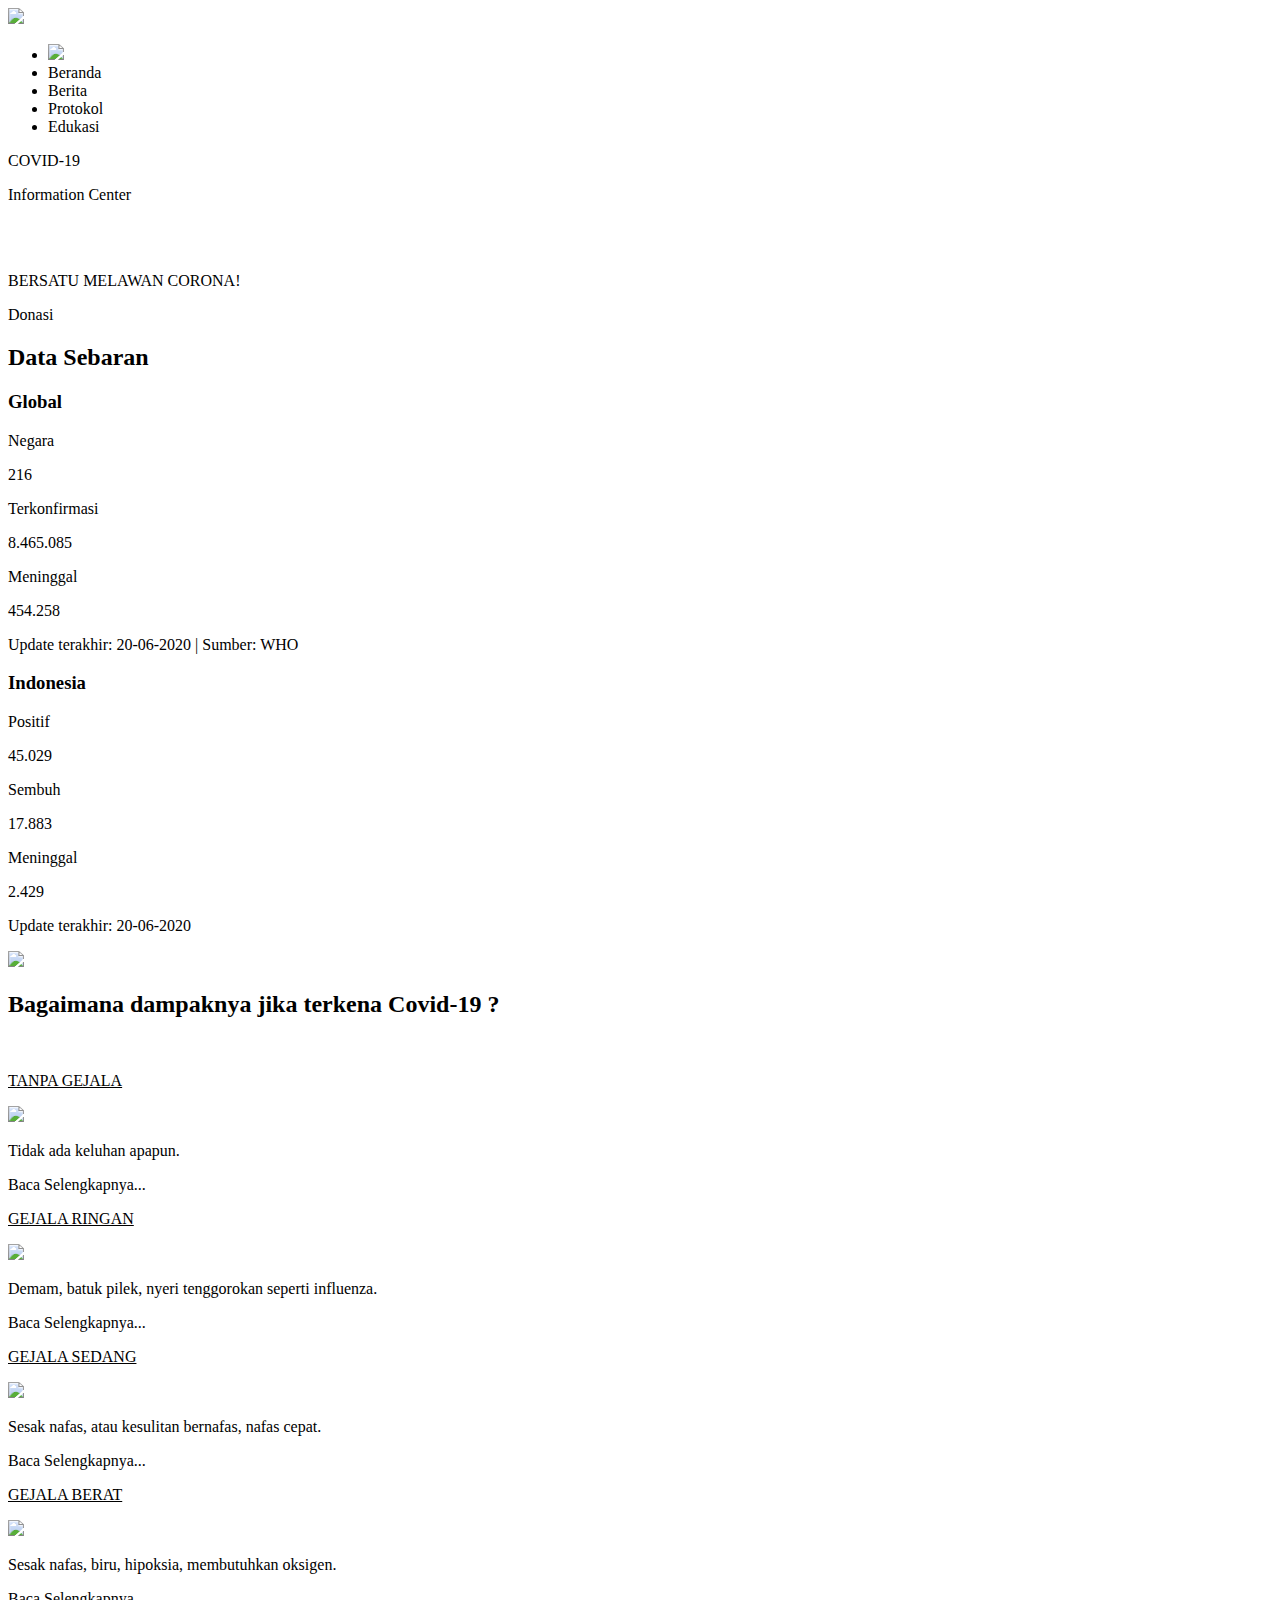
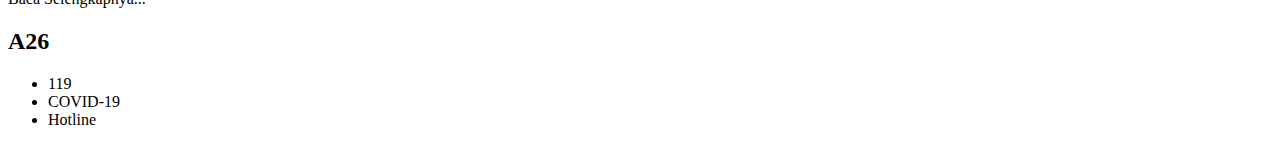
==== index.html @ fc4b428b "Create index.html" ====
<!DOCTYPE html>
<html>
<head>
	<title>A26Media</title>
	<meta charset="utf-8">
	<link rel="stylesheet" type="text/css" href="A26.css">
	<link rel="stylesheet" type="text/css" href="A26responsive.css">
	<link rel="stylesheet" href="//maxcdn.bootstrapcdn.com/font-awesome/4.5.0/css/font-awesome.min.css">
</head>
<body>

	<!-- Header -->
	<header>
		<div class="container">
			<div class="logo">
				<img src="logo.svg">
			</div>
			<div class="header-list">
				<ul>
					<li><img src="search.svg" class="search" ></li>
					<li>Beranda</li>
					<li>Berita</li>
					<li>Protokol</li>
					<li>Edukasi</li>
				</ul>
			</div>
		</div>
	</header>

	<!-- Top Wrapper -->
	<div class="top-wrapper">
		<div class="container">
			<div class="headingtop">
				<p>COVID-19</p>
				<p>Information Center<p> <br><br>
				<p class="shout">BERSATU MELAWAN CORONA!</p>
			</div>
			<div>
			<span class="btn message">Donasi</span>
			</div>
		</div>
	</div>

	<!-- Data Sebaran -->
	<div class="data-sebaran">
		<div class="container-ds">	
		<h2 class="section-title">Data Sebaran</h2>	
		<div class="data-sebaran-items">
			<div class="global">
				<h3>Global</h3>
				<p>Negara</p>
				<p>216</p>
				<p>Terkonfirmasi</p>
				<p>8.465.085</p>
				<p>Meninggal</p>
				<p>454.258</p>
				<p class="info">Update terakhir: 20-06-2020 | Sumber: WHO</p>
			</div>
			<div class="indonesia">
				<h3>Indonesia</h3>
				<p>Positif</p>
				<p>45.029</p>
				<p>Sembuh</p>
				<p>17.883</p>
				<p>Meninggal</p>
				<p>2.429</p>
				<p class="info">Update terakhir: 20-06-2020</p>
			</div>
			<div class="img-peta">
				<img src="peta-sebaran.png" class="peta">
			</div>
		</div>
		<!-- Clear Float -->
			<div class="clear"></div>
		</div>	
	</div>

	<!-- Contents -->	
	<div class="dampak-wrapper">
      <div class="container-dw">
        <div class="heading">
          <h2>Bagaimana dampaknya jika terkena Covid-19 ?</h2><br>	
        </div>
        <div class="dampak">
          <div class="gejala">
            <p><u>TANPA GEJALA</u></p>
			<div class="gejala-icon">
              <img src="covid-normal.jpg">
            </div>
             <p class="text-contents">Tidak ada keluhan apapun.</p>
			<span class="btn baca">Baca Selengkapnya...</span>
          </div>
          <div class="gejala">
            <p><u>GEJALA RINGAN</u></p>
			<div class="gejala-icon">
              <img src="covid-batuk.jpg">
            </div>
            <p class="text-contents">Demam, batuk pilek, nyeri tenggorokan seperti influenza.</p>
			<span class="btn baca">Baca Selengkapnya...</span>
		  </div>
          <div class="gejala">
            <p><u>GEJALA SEDANG</u></p>
            <div class="gejala-icon">
              <img src="covid-sesak.jpg">
            </div>
            <p class="text-contents">Sesak nafas, atau kesulitan bernafas, nafas cepat.</p>
			<span class="btn baca">Baca Selengkapnya...</span>
          </div>
          <div class="gejala">
            <p><u>GEJALA BERAT</u></p>
            <div class="gejala-icon">
              <img src="covid-hipoksia.jpg">
            </div>
            <p class="text-contents">Sesak nafas, biru, hipoksia, membutuhkan oksigen.</p>
			<span class="btn baca">Baca Selengkapnya...</span>
          </div>
        </div>
      </div>
    </div>

    <!-- Footer -->
    <div class="footer">
		<div class="footer-logo">
			<h2>A26</h2>
		</div>
		<div class="footer-list">
			<ul>
				<li class="head">119</li>
				<li>COVID-19</li>
				<li>Hotline</li>
			</ul>
		</div>
	</div>
</body>
</html>
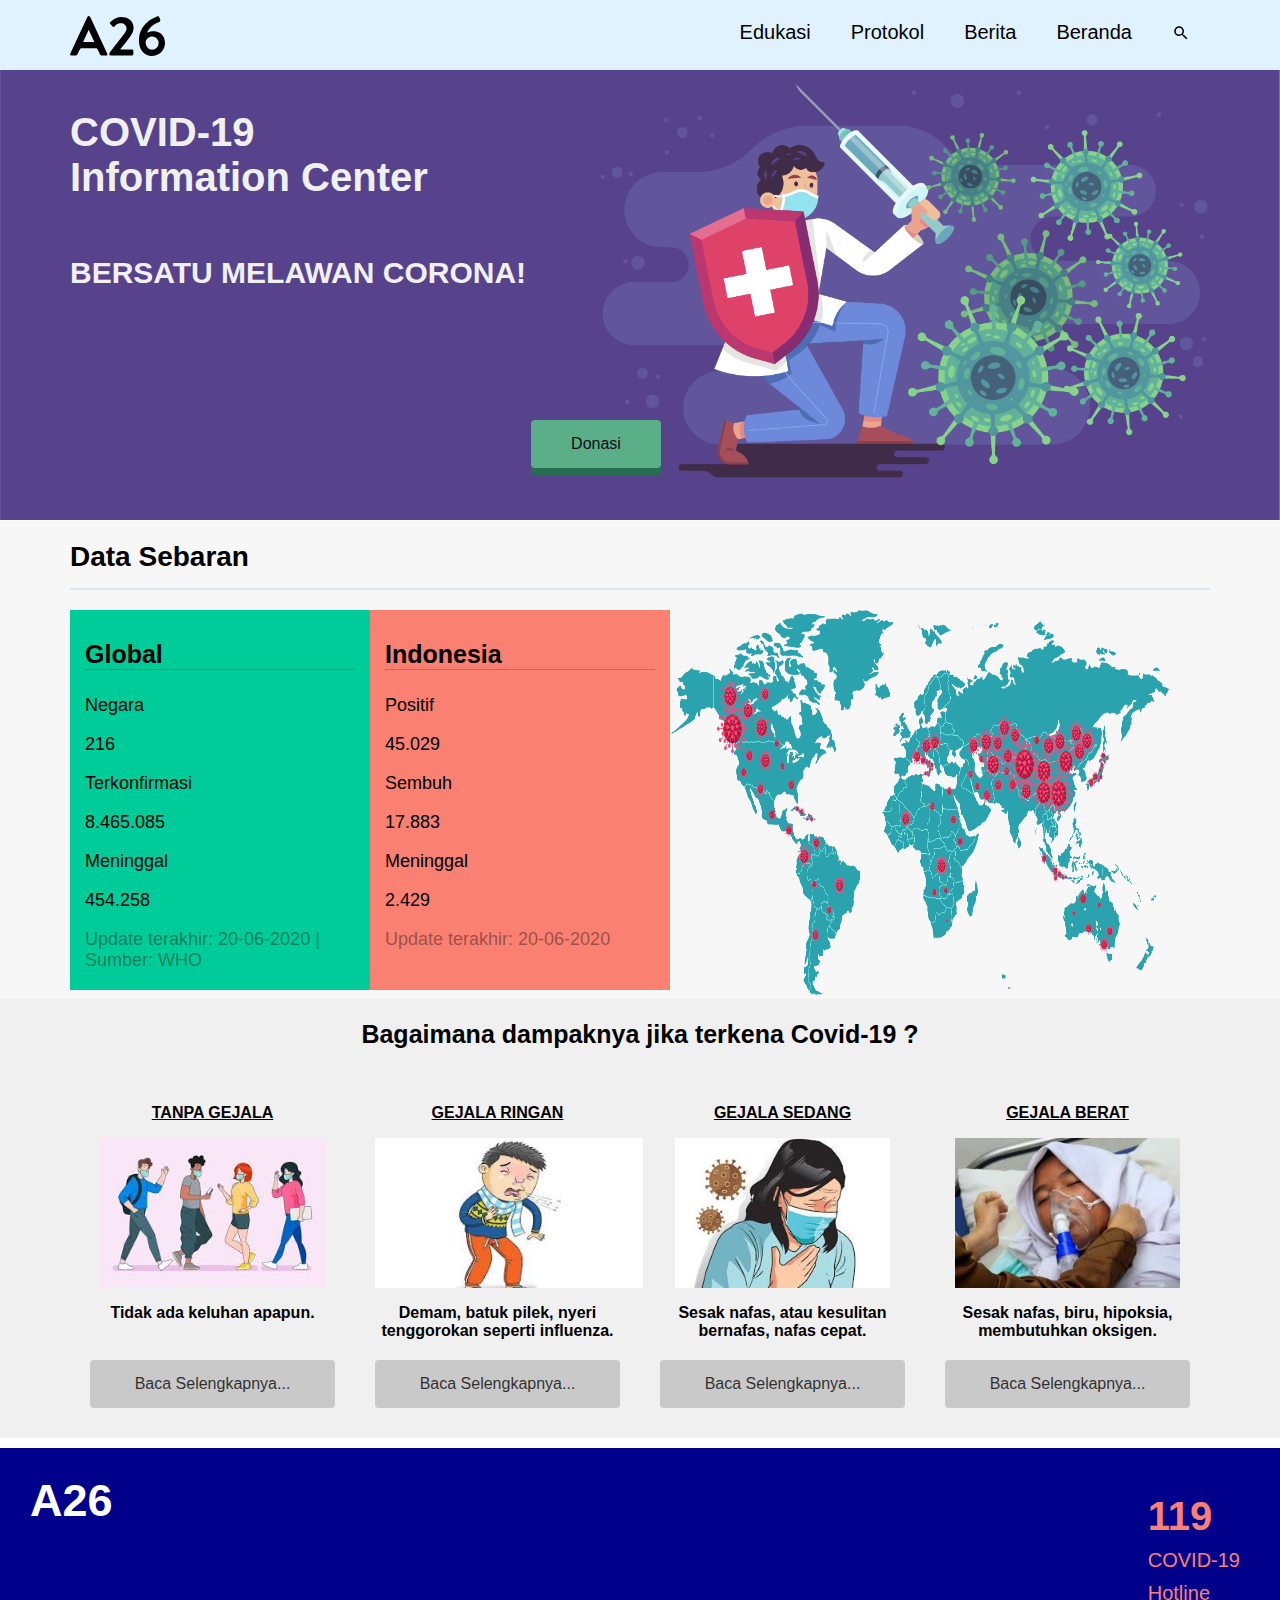
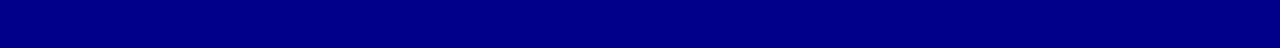
==== commit 312888ed: "Update index.html" ====
--- a/index.html
+++ b/index.html
@@ -3,8 +3,8 @@
 <head>
 	<title>A26Media</title>
 	<meta charset="utf-8">
-	<link rel="stylesheet" type="text/css" href="A26.css">
-	<link rel="stylesheet" type="text/css" href="A26responsive.css">
+	<link rel="stylesheet" type="text/css" href="stylesheet.css">
+	<link rel="stylesheet" type="text/css" href="stylesheetrespon.css">
 	<link rel="stylesheet" href="//maxcdn.bootstrapcdn.com/font-awesome/4.5.0/css/font-awesome.min.css">
 </head>
 <body>
--- a/stylesheet.css
+++ b/stylesheet.css
@@ -0,0 +1,292 @@
+* {
+	font-family: "helvetica";
+	box-sizing: border-box;
+}
+
+body{
+	margin :0;
+}
+header {
+	width: 100%;
+	height: 70px;
+	background-color: #e0f2ff;
+	position: fixed;
+	top :0;
+	z-index: 10;
+	
+/* Header Style */
+}
+.logo img {
+	height: 40px;
+	float:left;
+	top: 0;
+	padding: 0;
+	margin: 0;
+
+}
+
+.header-list li{
+	float:right;
+	padding :5px 20px;
+	font-size: 20px
+}
+.header-list ul {
+	list-style: none;
+}
+
+.header-list li:hover {
+	background-color: lightskyblue;
+	font-weight: bold;
+	cursor: pointer;
+}
+
+
+/* Top Wrapper Style */
+.top-wrapper {
+	background-image: url(bcg2.png);
+	background-size: cover;
+	height: 500px;
+	margin-top: 20px;
+	margin-bottom: -22px;
+}
+.container {
+  max-width: 1170px;
+  width: 100%;
+  padding: 0 15px;
+  margin: 0 auto;
+}
+
+.search {
+	padding-top:3px;
+}
+.headingtop  {
+	padding-right: 5px;
+	float :left;
+	margin-top :70px;
+	font-size: 40px;
+	text-align: left;
+	font-weight: bold;
+	line-height: 5px;
+	color: #f0f0f0
+	
+}
+
+.shout {
+	font-size: 30px;
+	font-family: "helvetica";
+	color: #f0f0f0;
+}
+.clear {
+	clear: left;
+}
+
+
+/* Data Sebaran Style */
+.data-sebaran {
+	width: 100%;
+	background-color: #f7f7f7;
+}
+
+.container-ds {
+  	max-width: 1170px;
+  	width: 100%;
+  	padding: 0 15px;
+  	margin: 0 auto;
+}
+
+.section-title {
+	border-bottom: 2px solid #dee7ec;
+	font-size: 28px;
+	padding-top: 20px;
+	padding-bottom: 15px;
+	margin-bottom: 20px;
+}
+
+.global {
+	width: 300px;
+	height: 380px;
+	background-color: #00cc99;
+	padding: 5px 15px;
+	float: left;
+}
+
+.global h3 {
+	border-bottom: 1px solid rgba(0, 0, 0, .2);
+	font-size: 25px;
+}
+
+.global p {
+	font-size: 18px;
+}
+
+.info {
+	color: rgba(0, 0, 0, .4);
+}
+
+.indonesia {
+	width: 300px;
+	height: 380px;
+	background-color: salmon;
+	padding: 5px 15px;	
+	float: left;
+}
+
+.indonesia h3 {
+	border-bottom: 1px solid rgba(0, 0, 0, .2);
+	font-size: 25px;
+}
+
+.indonesia p {
+	font-size: 18px;
+}
+
+.peta {
+	width: 500px;
+	height: 385px;
+}
+a {
+  text-decoration: none;
+}
+
+.clear {
+  clear: left;
+}
+
+
+/* Contents Style */
+.dampak-wrapper {
+	background-color: #f0f0f0;
+	display: inline-block;
+	width: 100%;
+	padding-bottom: 30px;
+}
+
+.container-dw {
+	max-width: 1170px;
+  	width: 100%;
+  	padding: 0 15px;
+  	margin: 0 auto;
+}
+
+.dampak {
+	background-color: #f0f0f0;
+}
+
+.gejala {
+	float: left;
+	width: 25%;
+	padding-left: 20px;
+	padding-right: 20px;
+}
+
+.gejala p {
+	font-weight: bold;
+	text-align: center;
+}
+
+.heading h2 {
+  text-align: center;
+  font-size: 25px;
+}
+
+.gejala-icon {
+	height: 150px;
+	text-align: center;
+}
+
+.gejala-icon img {
+	height: 150px;
+}
+
+.text-contents {
+	height: 40px;
+}
+
+.btn {
+  padding: 12px 12px;
+  color: black;
+  display: inline-block;
+  opacity: 0.8;
+  border-radius: 4px;
+  
+}
+
+.baca {
+  padding: 15px 12px;
+  background-color: #C0C0C0;
+  cursor: pointer;
+  width: 100%;
+  text-align: center;
+}
+
+.baca:hover {
+	background-color: #D3D3D3;
+	font-weight: bold;
+}
+.message {
+  padding: 15px 40px;
+  background-color: #5dca88;
+  /* Ubah property cursor ke pointer */
+  cursor :pointer;
+  /* Ubah property box-shadow */
+  box-shadow :0px 7px #1a7940;
+  margin-top: 400px;
+
+}
+.btn:hover {
+  opacity: 1;
+  }
+.message:active {
+  box-shadow : none;
+  position : relative;
+  top :7px;
+}
+
+
+/* Footer Style */
+li	{
+	list-style: none;
+}
+
+.footer {
+	margin-top: 10px;
+	background-color: darkblue;
+	color: #fff;
+	height: 200px;
+	padding: 40px;
+	position: relative;
+}
+
+.footer-logo {
+	position: relative;
+	left: -10px;
+	top: -50px;
+}
+
+.footer-logo h2 {
+	font-size: 45px;
+}
+
+.footer-list {
+	float: right;
+	position: absolute;
+	right: 40px;
+	top: 30px;
+	color: salmon;
+}
+
+.footer-list li {
+	font-size: 20px;
+	padding-bottom: 10px;
+}
+
+ul .head {
+	font-size: 40px;
+	font-weight: bold;
+}
+
+.head:hover {
+	color: black;
+	font-size: 45px;
+	cursor: pointer;	
+}
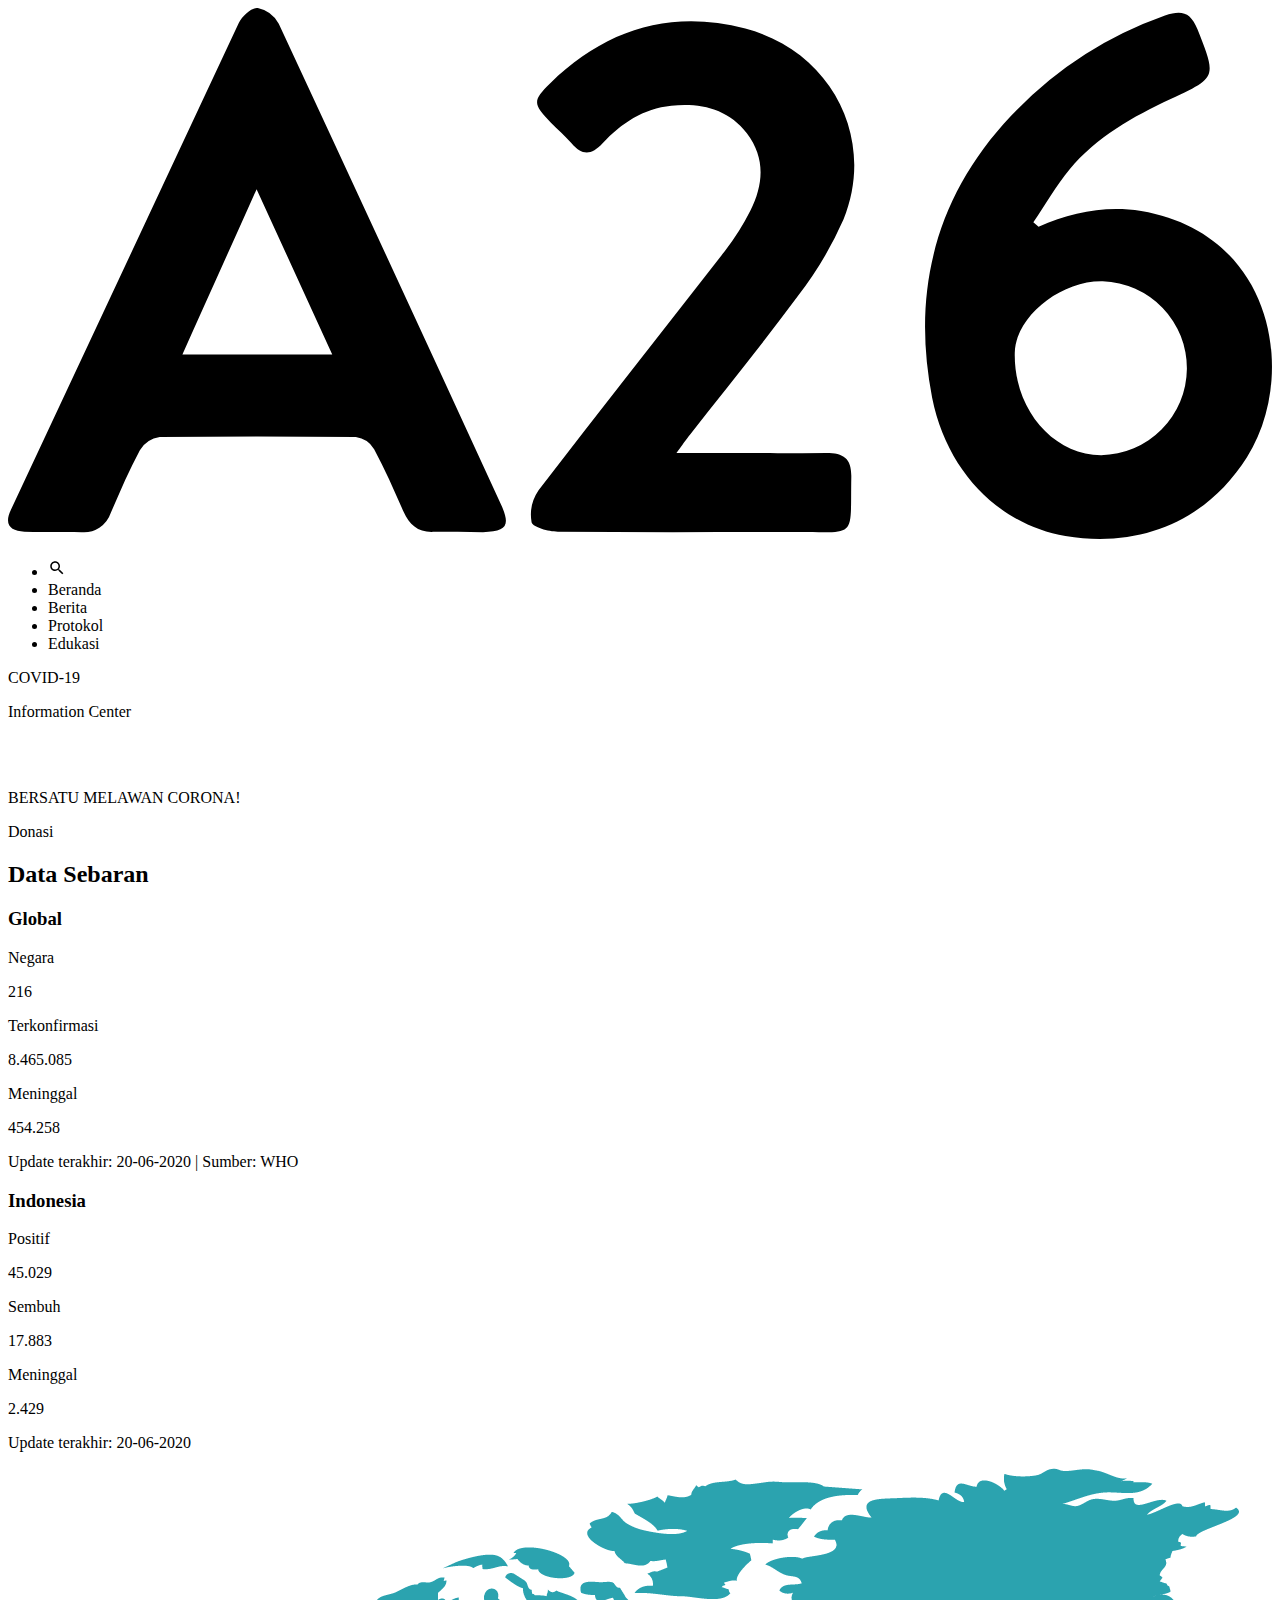
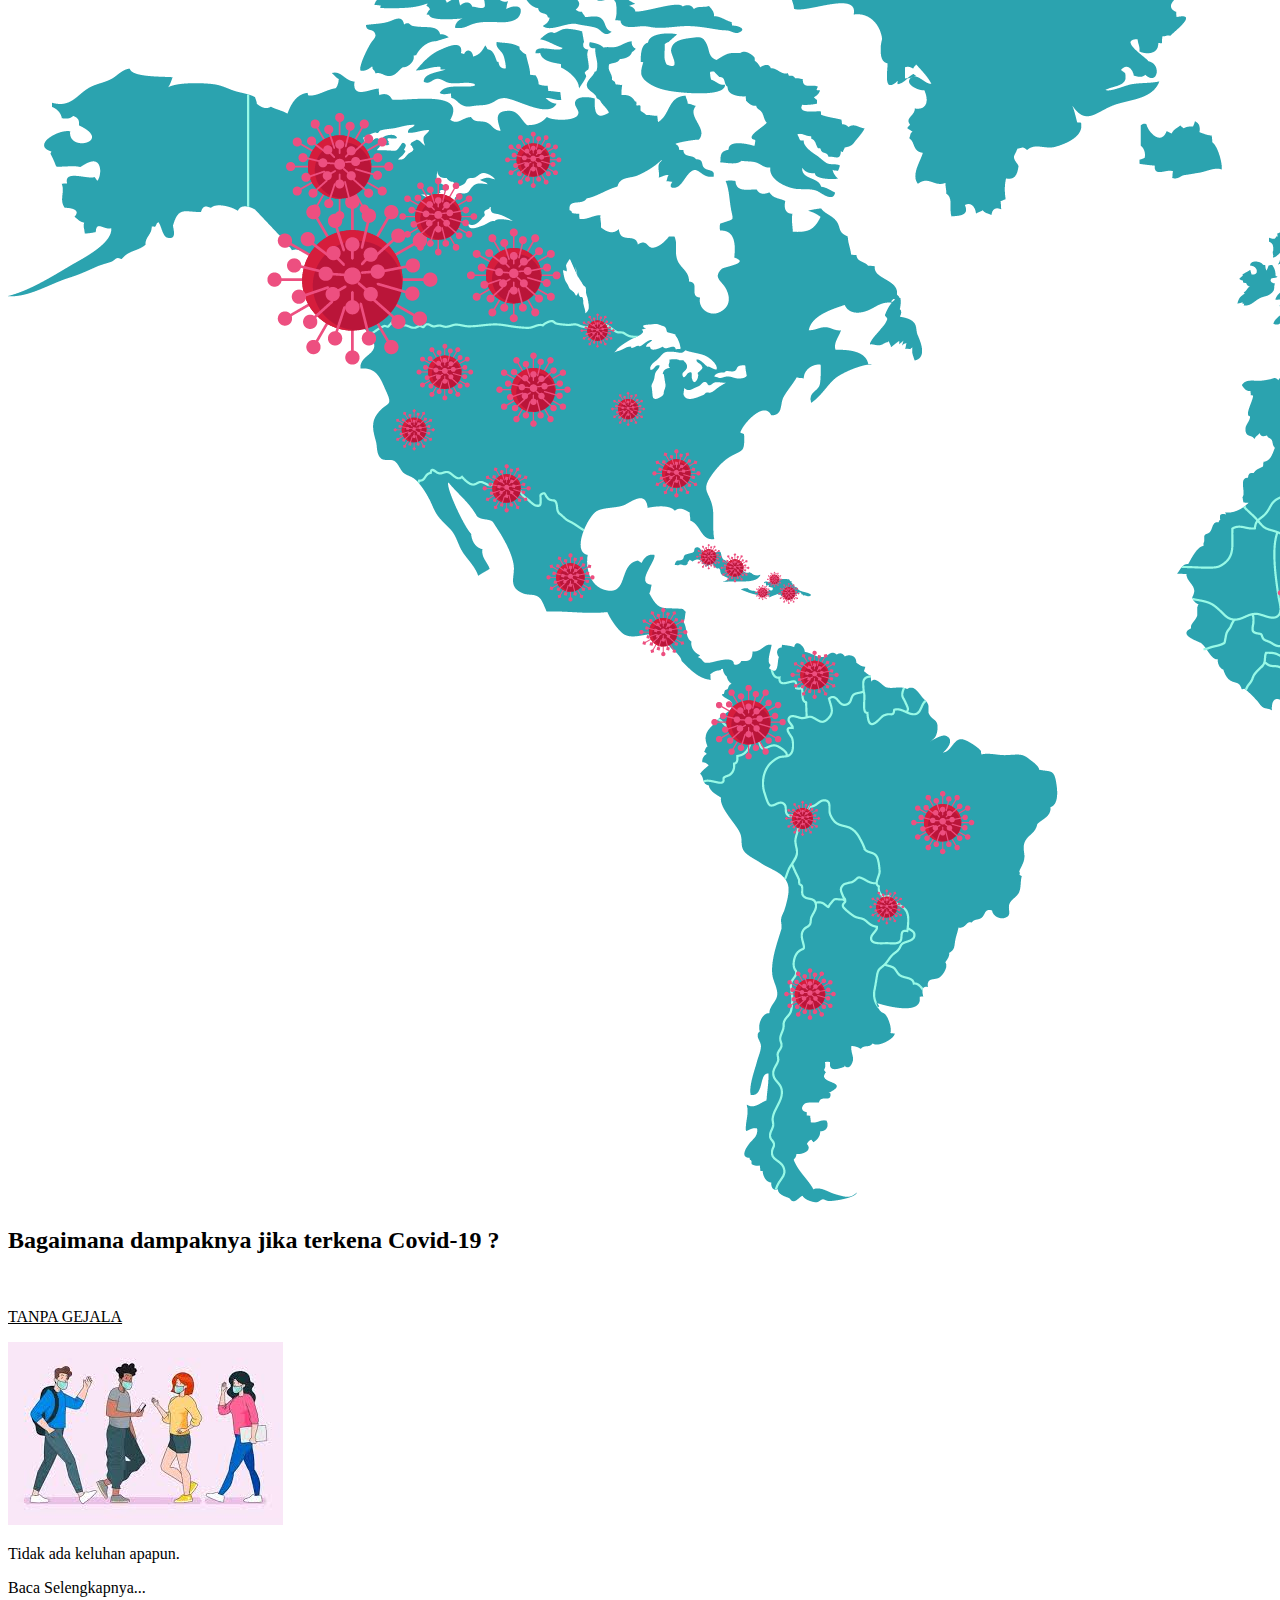
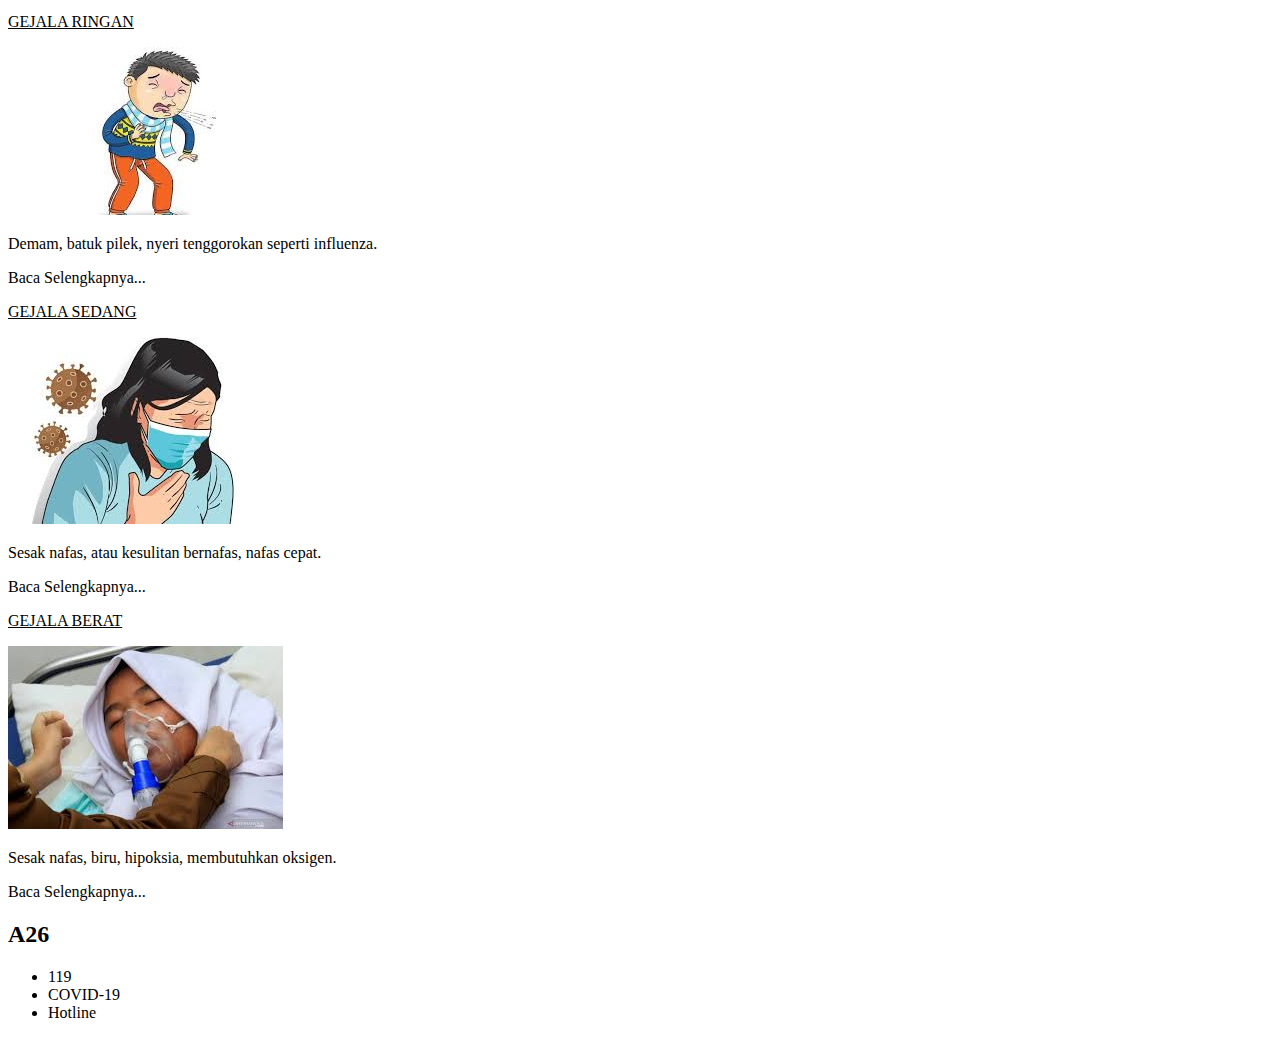
==== commit b51e1ac6: "Create index.html" ====
--- a/index.html
+++ b/index.html
@@ -3,8 +3,8 @@
 <head>
 	<title>A26Media</title>
 	<meta charset="utf-8">
-	<link rel="stylesheet" type="text/css" href="stylesheet.css">
-	<link rel="stylesheet" type="text/css" href="stylesheetrespon.css">
+	<link rel="stylesheet" type="text/css" href="A26.css">
+	<link rel="stylesheet" type="text/css" href="A26responsive.css">
 	<link rel="stylesheet" href="//maxcdn.bootstrapcdn.com/font-awesome/4.5.0/css/font-awesome.min.css">
 </head>
 <body>
